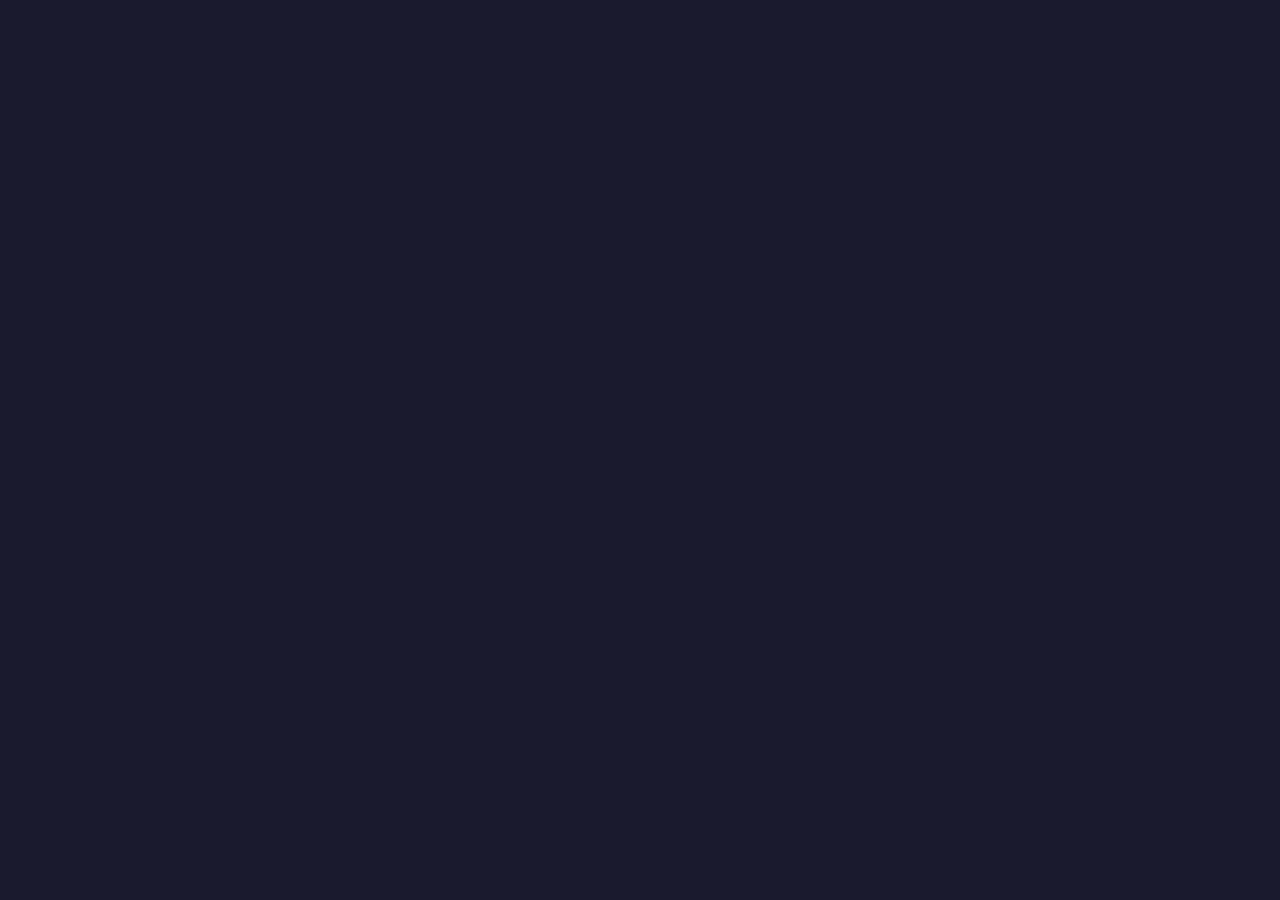
==== index.html @ 306462fc "feat: juego de carreras arcade con Phaser 3" ====
<!DOCTYPE html>
<html lang="es">
<head>
    <meta charset="UTF-8">
    <meta name="viewport" content="width=device-width, initial-scale=1.0">
    <title>Carreras Arcade - Phaser 3</title>
    <link rel="stylesheet" href="css/style.css">
</head>
<body>
    <!-- Contenedor principal donde Phaser renderizará el juego -->
    <div id="game-container"></div>

    <!-- Phaser 3.60.0 desde CDN -->
    <script src="https://cdn.jsdelivr.net/npm/phaser@3.60.0/dist/phaser.min.js"></script>

    <!-- Lógica del juego -->
    <script src="js/game.js"></script>
</body>
</html>
---- css/style.css ----
/* ============================================
   ESTILOS GENERALES - Carreras Arcade
   ============================================ */

/* Reset básico */
* {
    margin: 0;
    padding: 0;
    box-sizing: border-box;
}

/* Cuerpo de la página: fondo oscuro, centrado */
body {
    background-color: #1a1a2e;
    display: flex;
    justify-content: center;
    align-items: center;
    min-height: 100vh;
    font-family: 'Segoe UI', Tahoma, Geneva, Verdana, sans-serif;
    overflow: hidden;
}

/* Contenedor del juego: centrado con sombra */
#game-container {
    display: flex;
    justify-content: center;
    align-items: center;
    border-radius: 8px;
    overflow: hidden;
    box-shadow: 0 0 30px rgba(0, 200, 255, 0.3),
                0 0 60px rgba(0, 100, 255, 0.15);
}

/* El canvas que Phaser crea internamente */
#game-container canvas {
    display: block;
    border-radius: 8px;
}
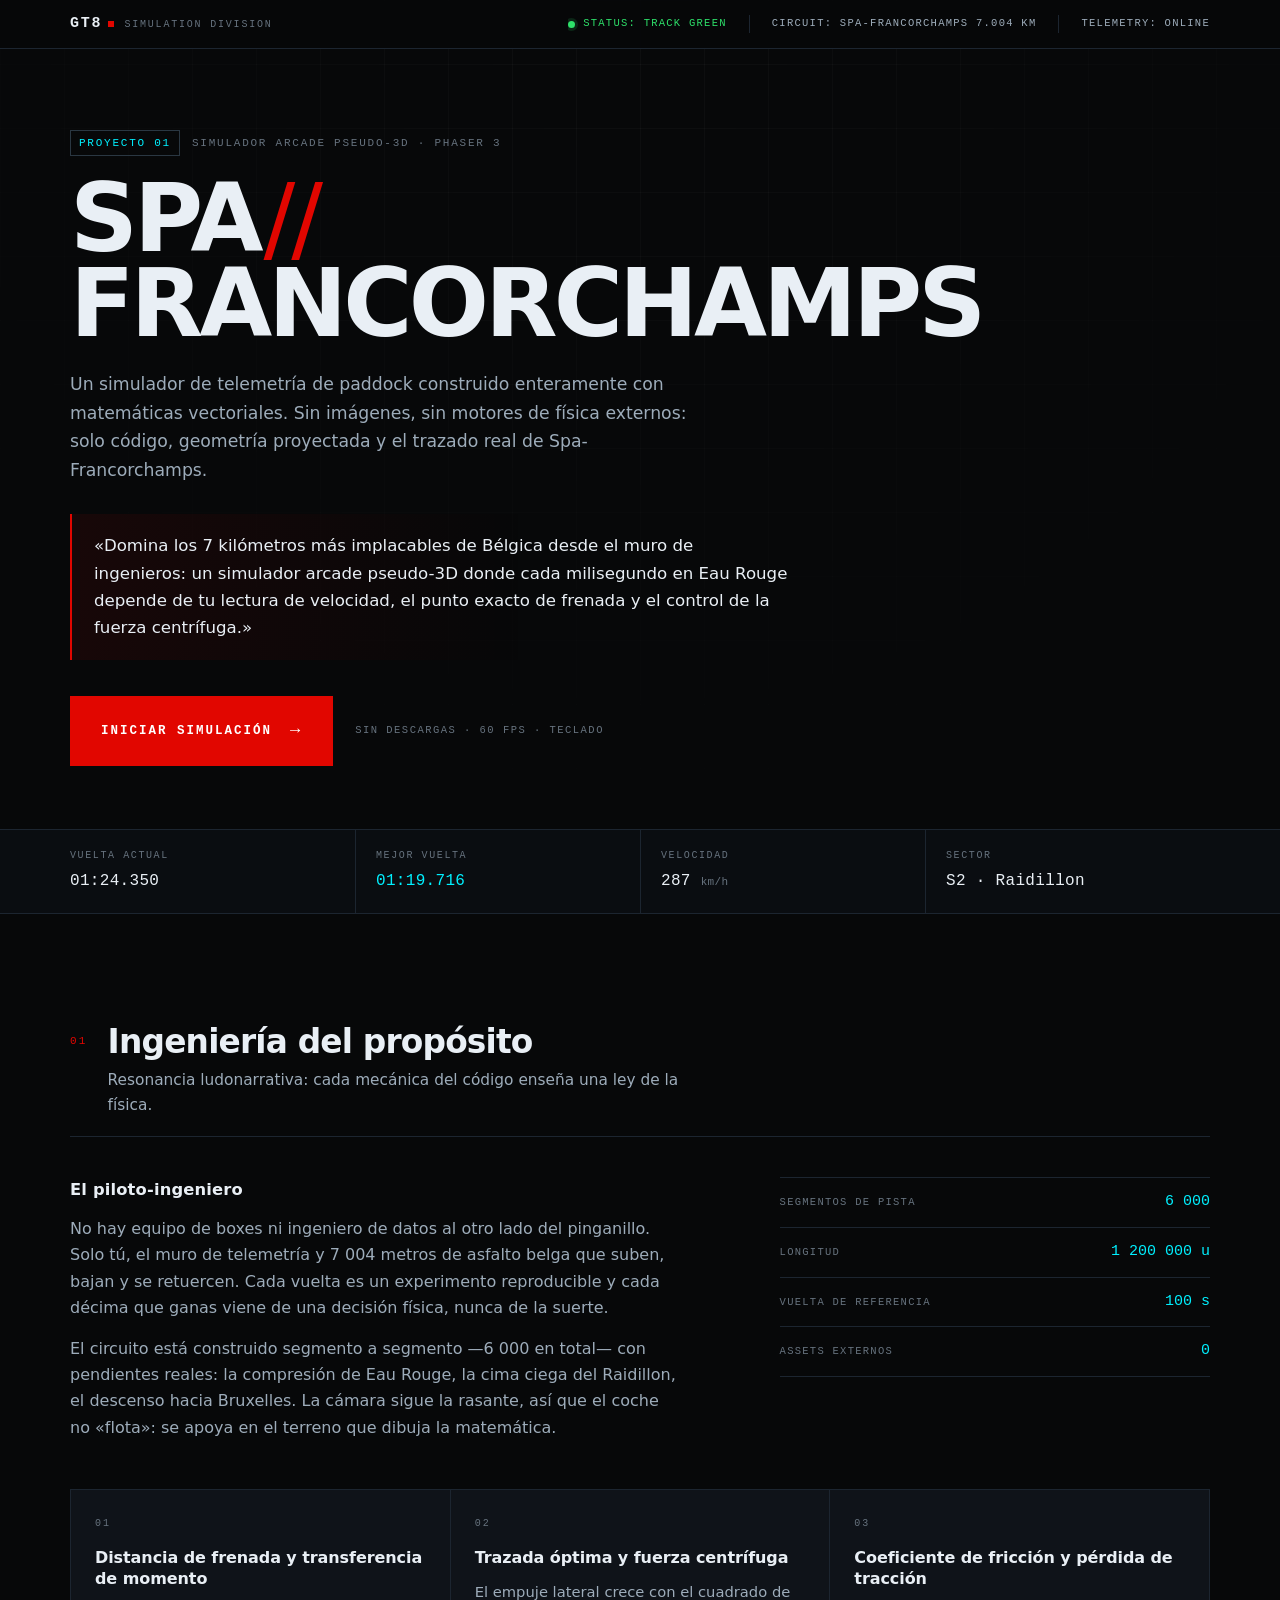
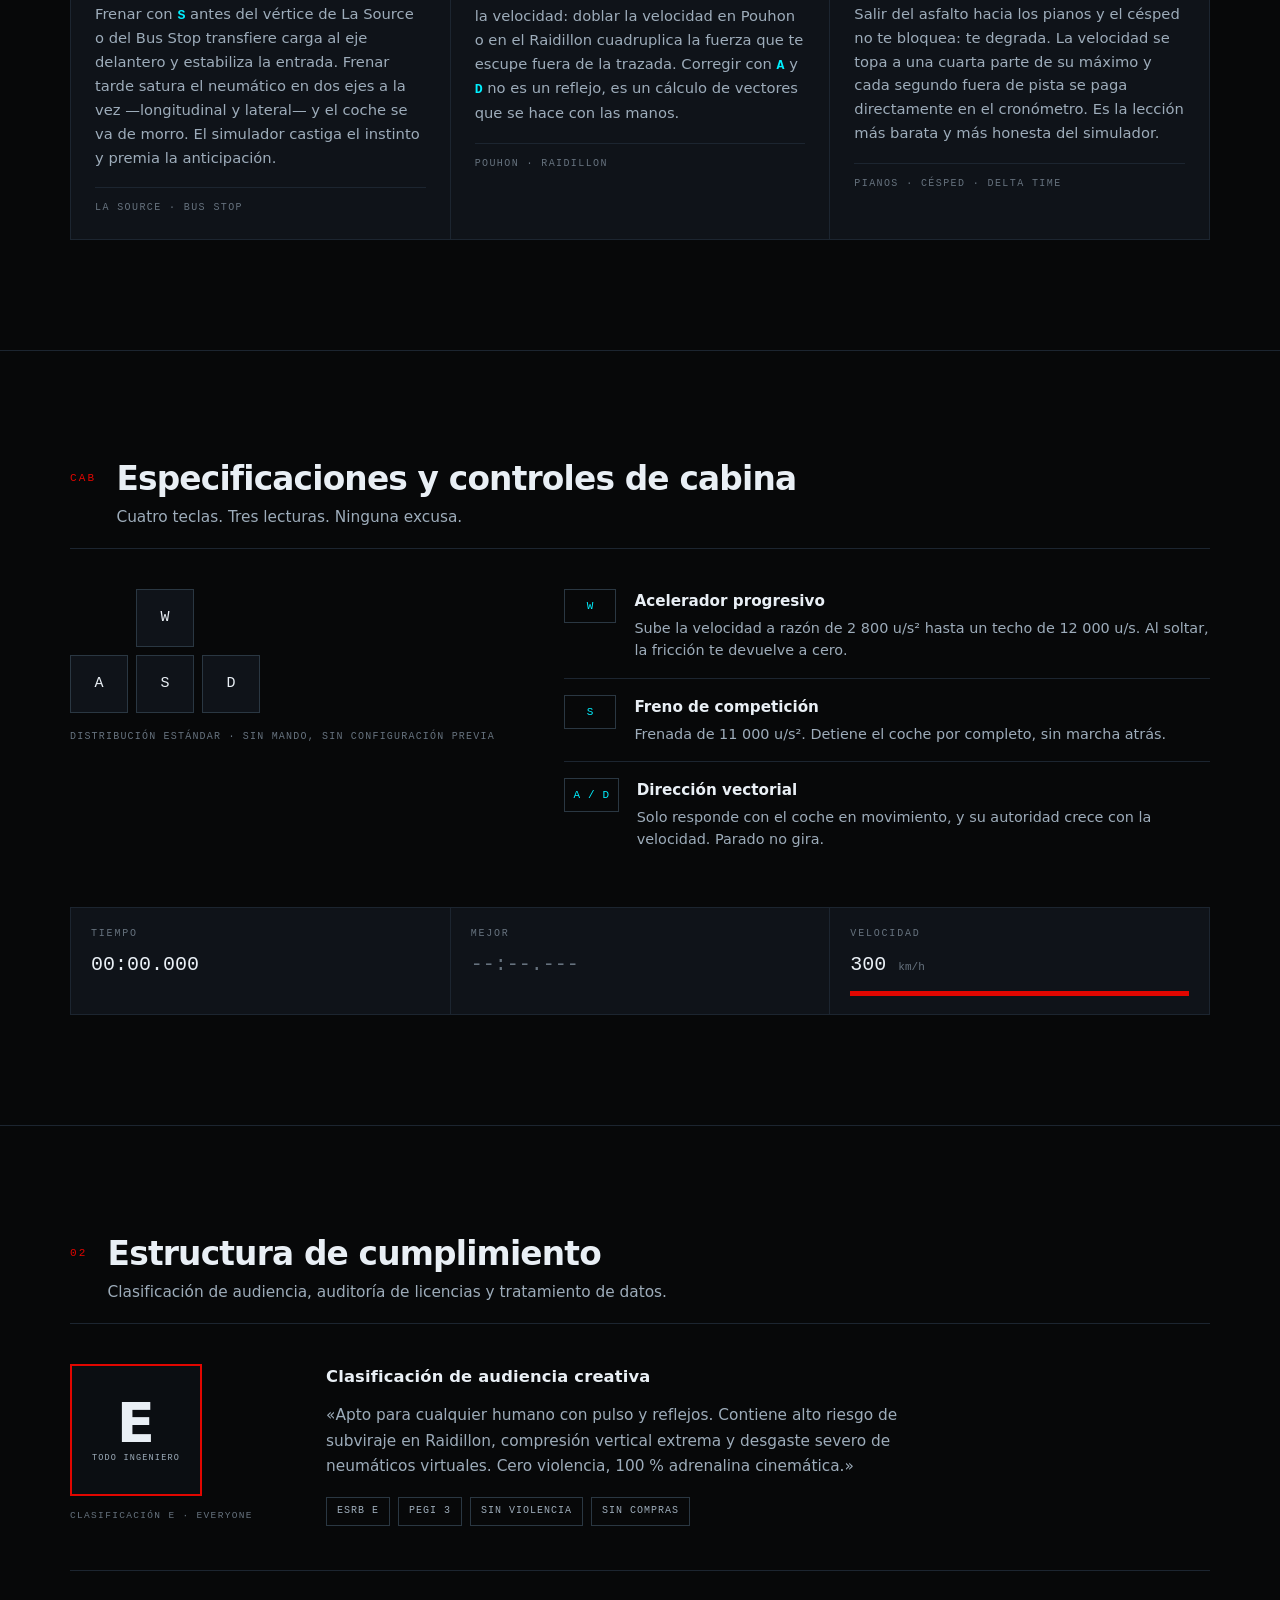
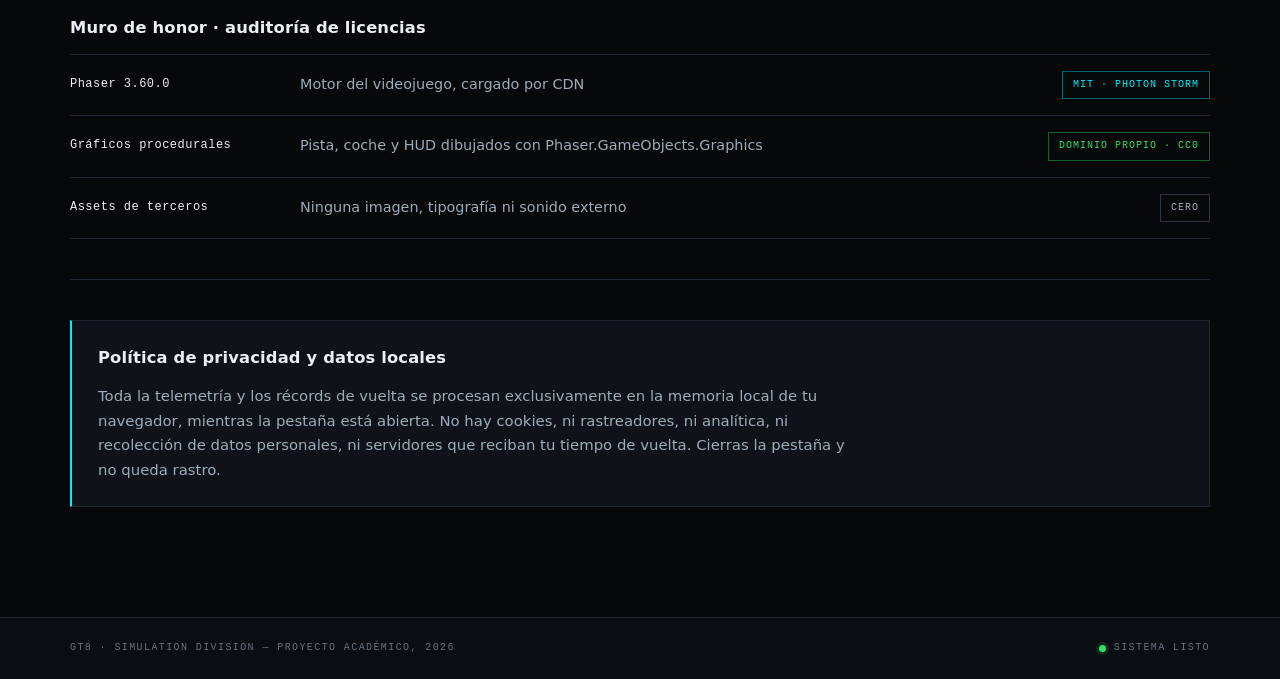
==== commit fb0daf16: "feat(landing): escaparate digital con estética de telemetría de paddock - Barra de estado con indica" ====
--- a/index.html
+++ b/index.html
@@ -3,18 +3,311 @@
 <head>
     <meta charset="UTF-8">
     <meta name="viewport" content="width=device-width, initial-scale=1.0">
-    <title>Carreras Arcade - Phaser 3</title>
-    <link rel="stylesheet" href="css/style.css">
+    <meta name="description" content="GT8 — Simulador arcade pseudo-3D de Spa-Francorchamps. Telemetría de paddock, física aplicada y 7,004 km de asfalto belga.">
+    <meta name="author" content="GT8 · Leonel Alessandro Oña Cevallos">
+    <meta name="theme-color" content="#070809">
+    <title>GT8 · Spa-Francorchamps — Terminal de Telemetría</title>
+
+    <link rel="icon" href="data:image/svg+xml,<svg xmlns='http://www.w3.org/2000/svg' viewBox='0 0 32 32'><rect width='32' height='32' rx='5' fill='%23070809'/><rect x='6' y='7' width='20' height='4' fill='%23e10600'/><rect x='6' y='14' width='20' height='4' fill='%2300f0ff'/><rect x='6' y='21' width='20' height='4' fill='%23e9eff5'/></svg>">
+
+    <link rel="stylesheet" href="style.css">
 </head>
 <body>
-    <!-- Contenedor principal donde Phaser renderizará el juego -->
-    <div id="game-container"></div>
-
-    <!-- Phaser 3.60.0 desde CDN -->
-    <script src="https://cdn.jsdelivr.net/npm/phaser@3.60.0/dist/phaser.min.js"></script>
-
-    <!-- Lógica del juego -->
-    <script src="js/game.js"></script>
+    <a class="saltar" href="#contenido">Saltar al contenido</a>
+
+    <!-- ============ BARRA DE ESTADO ============ -->
+    <header class="barra-estado">
+        <div class="contenedor barra-estado__interior">
+            <a class="marca" href="./index.html">
+                <span class="marca__sigla">GT8</span>
+                <span class="marca__desc">Simulation Division</span>
+            </a>
+
+            <ul class="lecturas">
+                <li class="lectura lectura--estado">
+                    <span class="led" aria-hidden="true"></span>Status: Track Green
+                </li>
+                <li class="lectura">Circuit: Spa-Francorchamps 7.004 km</li>
+                <li class="lectura">Telemetry: Online</li>
+            </ul>
+        </div>
+    </header>
+
+    <main id="contenido">
+
+        <!-- ============ HERO ============ -->
+        <section class="hero">
+            <div class="contenedor">
+                <p class="eyebrow"><span class="eyebrow__num">PROYECTO 01</span> Simulador arcade pseudo-3D · Phaser 3</p>
+
+                <h1 class="titulo">
+                    <span class="titulo__linea">Spa<span class="titulo__sep">//</span></span>
+                    <span class="titulo__linea">Francorchamps</span>
+                </h1>
+
+                <p class="entradilla">
+                    Un simulador de telemetría de paddock construido enteramente con matemáticas
+                    vectoriales. Sin imágenes, sin motores de física externos: solo código, geometría
+                    proyectada y el trazado real de Spa-Francorchamps.
+                </p>
+
+                <blockquote class="logline">
+                    <p>
+                        «Domina los 7 kilómetros más implacables de Bélgica desde el muro de ingenieros:
+                        un simulador arcade pseudo-3D donde cada milisegundo en Eau Rouge depende de tu
+                        lectura de velocidad, el punto exacto de frenada y el control de la fuerza centrífuga.»
+                    </p>
+                </blockquote>
+
+                <div class="acciones">
+                    <a class="cta" href="./juego/index.html">
+                        <span class="cta__texto">Iniciar simulación</span>
+                        <span class="cta__flecha" aria-hidden="true">→</span>
+                    </a>
+                    <p class="acciones__nota">Sin descargas · 60 FPS · Teclado</p>
+                </div>
+            </div>
+        </section>
+
+        <!-- ============ TIRA DE TELEMETRÍA ============ -->
+        <section class="tira" aria-label="Telemetría simulada del panel de boxes">
+            <div class="contenedor tira__rejilla">
+                <div class="tira__celda">
+                    <span class="tira__label">Vuelta actual</span>
+                    <span class="tira__valor">01:24.350</span>
+                </div>
+                <div class="tira__celda">
+                    <span class="tira__label">Mejor vuelta</span>
+                    <span class="tira__valor tira__valor--cian">01:19.716</span>
+                </div>
+                <div class="tira__celda">
+                    <span class="tira__label">Velocidad</span>
+                    <span class="tira__valor">287 <em>km/h</em></span>
+                </div>
+                <div class="tira__celda">
+                    <span class="tira__label">Sector</span>
+                    <span class="tira__valor">S2 · Raidillon</span>
+                </div>
+            </div>
+        </section>
+
+        <!-- ============ MISIÓN 01 ============ -->
+        <section class="seccion" id="mision-1">
+            <div class="contenedor">
+                <header class="seccion__cab">
+                    <span class="seccion__num">01</span>
+                    <div class="seccion__texto">
+                        <h2>Ingeniería del propósito</h2>
+                        <p>Resonancia ludonarrativa: cada mecánica del código enseña una ley de la física.</p>
+                    </div>
+                </header>
+
+                <div class="lore">
+                    <div class="lore__texto">
+                        <h3>El piloto-ingeniero</h3>
+                        <p>
+                            No hay equipo de boxes ni ingeniero de datos al otro lado del pinganillo.
+                            Solo tú, el muro de telemetría y 7 004 metros de asfalto belga que suben,
+                            bajan y se retuercen. Cada vuelta es un experimento reproducible y cada
+                            décima que ganas viene de una decisión física, nunca de la suerte.
+                        </p>
+                        <p>
+                            El circuito está construido segmento a segmento —6 000 en total— con
+                            pendientes reales: la compresión de Eau Rouge, la cima ciega del Raidillon,
+                            el descenso hacia Bruxelles. La cámara sigue la rasante, así que el coche
+                            no «flota»: se apoya en el terreno que dibuja la matemática.
+                        </p>
+                    </div>
+
+                    <dl class="datos">
+                        <div class="dato"><dt>Segmentos de pista</dt><dd>6 000</dd></div>
+                        <div class="dato"><dt>Longitud</dt><dd>1 200 000 u</dd></div>
+                        <div class="dato"><dt>Vuelta de referencia</dt><dd>100 s</dd></div>
+                        <div class="dato"><dt>Assets externos</dt><dd>0</dd></div>
+                    </dl>
+                </div>
+
+                <div class="tarjetas">
+                    <article class="tarjeta">
+                        <span class="tarjeta__idx">01</span>
+                        <h3 class="tarjeta__titulo">Distancia de frenada y transferencia de momento</h3>
+                        <p class="tarjeta__cuerpo">
+                            Frenar con <strong>S</strong> antes del vértice de La Source o del Bus Stop
+                            transfiere carga al eje delantero y estabiliza la entrada. Frenar tarde
+                            satura el neumático en dos ejes a la vez —longitudinal y lateral— y el coche
+                            se va de morro. El simulador castiga el instinto y premia la anticipación.
+                        </p>
+                        <p class="tarjeta__pie">La Source · Bus Stop</p>
+                    </article>
+
+                    <article class="tarjeta">
+                        <span class="tarjeta__idx">02</span>
+                        <h3 class="tarjeta__titulo">Trazada óptima y fuerza centrífuga</h3>
+                        <p class="tarjeta__cuerpo">
+                            El empuje lateral crece con el cuadrado de la velocidad: doblar la velocidad
+                            en Pouhon o en el Raidillon cuadruplica la fuerza que te escupe fuera de la
+                            trazada. Corregir con <strong>A</strong> y <strong>D</strong> no es un reflejo,
+                            es un cálculo de vectores que se hace con las manos.
+                        </p>
+                        <p class="tarjeta__pie">Pouhon · Raidillon</p>
+                    </article>
+
+                    <article class="tarjeta">
+                        <span class="tarjeta__idx">03</span>
+                        <h3 class="tarjeta__titulo">Coeficiente de fricción y pérdida de tracción</h3>
+                        <p class="tarjeta__cuerpo">
+                            Salir del asfalto hacia los pianos y el césped no te bloquea: te degrada.
+                            La velocidad se topa a una cuarta parte de su máximo y cada segundo fuera de
+                            pista se paga directamente en el cronómetro. Es la lección más barata y más
+                            honesta del simulador.
+                        </p>
+                        <p class="tarjeta__pie">Pianos · Césped · Delta time</p>
+                    </article>
+                </div>
+            </div>
+        </section>
+
+        <!-- ============ CABINA ============ -->
+        <section class="seccion" id="cabina">
+            <div class="contenedor">
+                <header class="seccion__cab">
+                    <span class="seccion__num">CAB</span>
+                    <div class="seccion__texto">
+                        <h2>Especificaciones y controles de cabina</h2>
+                        <p>Cuatro teclas. Tres lecturas. Ninguna excusa.</p>
+                    </div>
+                </header>
+
+                <div class="cabina">
+                    <div class="teclado">
+                        <div class="teclado__teclas" role="img" aria-label="Distribución de teclas WASD">
+                            <span class="tecla tecla--w">W</span>
+                            <span class="tecla tecla--a">A</span>
+                            <span class="tecla tecla--s">S</span>
+                            <span class="tecla tecla--d">D</span>
+                        </div>
+                        <p class="teclado__nota">Distribución estándar · sin mando, sin configuración previa</p>
+                    </div>
+
+                    <div class="controles">
+                        <div class="control">
+                            <span class="control__tecla">W</span>
+                            <div>
+                                <h3>Acelerador progresivo</h3>
+                                <p>Sube la velocidad a razón de 2 800 u/s² hasta un techo de 12 000 u/s. Al soltar, la fricción te devuelve a cero.</p>
+                            </div>
+                        </div>
+                        <div class="control">
+                            <span class="control__tecla">S</span>
+                            <div>
+                                <h3>Freno de competición</h3>
+                                <p>Frenada de 11 000 u/s². Detiene el coche por completo, sin marcha atrás.</p>
+                            </div>
+                        </div>
+                        <div class="control">
+                            <span class="control__tecla">A / D</span>
+                            <div>
+                                <h3>Dirección vectorial</h3>
+                                <p>Solo responde con el coche en movimiento, y su autoridad crece con la velocidad. Parado no gira.</p>
+                            </div>
+                        </div>
+                    </div>
+                </div>
+
+                <div class="hud" aria-label="Lecturas del HUD del simulador">
+                    <div class="hud__panel">
+                        <span class="hud__label">Tiempo</span>
+                        <span class="hud__valor">00:00.000</span>
+                    </div>
+                    <div class="hud__panel">
+                        <span class="hud__label">Mejor</span>
+                        <span class="hud__valor hud__valor--tenue">--:--.---</span>
+                    </div>
+                    <div class="hud__panel hud__panel--vel">
+                        <span class="hud__label">Velocidad</span>
+                        <span class="hud__valor">300 <em>km/h</em></span>
+                        <span class="hud__barra" aria-hidden="true"><span class="hud__relleno"></span></span>
+                    </div>
+                </div>
+            </div>
+        </section>
+
+        <!-- ============ MISIÓN 02 ============ -->
+        <section class="seccion" id="mision-2">
+            <div class="contenedor">
+                <header class="seccion__cab">
+                    <span class="seccion__num">02</span>
+                    <div class="seccion__texto">
+                        <h2>Estructura de cumplimiento</h2>
+                        <p>Clasificación de audiencia, auditoría de licencias y tratamiento de datos.</p>
+                    </div>
+                </header>
+
+                <div class="cumplimiento">
+                    <div class="sello">
+                        <div class="sello__marco" role="img" aria-label="Sello de clasificación E para todo ingeniero">
+                            <span class="sello__letra">E</span>
+                            <span class="sello__texto">Todo ingeniero</span>
+                        </div>
+                        <p class="sello__nota">Clasificación E · Everyone</p>
+                    </div>
+
+                    <div class="sello__copy">
+                        <h3>Clasificación de audiencia creativa</h3>
+                        <p>
+                            «Apto para cualquier humano con pulso y reflejos. Contiene alto riesgo de
+                            subviraje en Raidillon, compresión vertical extrema y desgaste severo de
+                            neumáticos virtuales. Cero violencia, 100 % adrenalina cinemática.»
+                        </p>
+                        <ul class="chips">
+                            <li class="chip">ESRB E</li>
+                            <li class="chip">PEGI 3</li>
+                            <li class="chip">Sin violencia</li>
+                            <li class="chip">Sin compras</li>
+                        </ul>
+                    </div>
+                </div>
+
+                <div class="muro">
+                    <h3>Muro de honor · auditoría de licencias</h3>
+                    <ul class="muro__lista">
+                        <li class="muro__fila">
+                            <span class="muro__nombre">Phaser 3.60.0</span>
+                            <span class="muro__detalle">Motor del videojuego, cargado por CDN</span>
+                            <span class="chip chip--mit">MIT · Photon Storm</span>
+                        </li>
+                        <li class="muro__fila">
+                            <span class="muro__nombre">Gráficos procedurales</span>
+                            <span class="muro__detalle">Pista, coche y HUD dibujados con Phaser.GameObjects.Graphics</span>
+                            <span class="chip chip--cc0">Dominio propio · CC0</span>
+                        </li>
+                        <li class="muro__fila">
+                            <span class="muro__nombre">Assets de terceros</span>
+                            <span class="muro__detalle">Ninguna imagen, tipografía ni sonido externo</span>
+                            <span class="chip">Cero</span>
+                        </li>
+                    </ul>
+                </div>
+
+                <aside class="privacidad">
+                    <h3>Política de privacidad y datos locales</h3>
+                    <p>
+                        Toda la telemetría y los récords de vuelta se procesan exclusivamente en la
+                        memoria local de tu navegador, mientras la pestaña está abierta. No hay cookies,
+                        ni rastreadores, ni analítica, ni recolección de datos personales, ni servidores
+                        que reciban tu tiempo de vuelta. Cierras la pestaña y no queda rastro.
+                    </p>
+                </aside>
+            </div>
+        </section>
+    </main>
+
+    <!-- ============ PIE ============ -->
+    <footer class="pie">
+        <div class="contenedor pie__interior">
+            <p class="pie__texto">GT8 · Simulation Division — Proyecto académico, 2026</p>
+            <p class="pie__estado"><span class="led led--estatico" aria-hidden="true"></span>Sistema listo</p>
+        </div>
+    </footer>
 </body>
 </html>
-
--- a/style.css
+++ b/style.css
@@ -0,0 +1,1006 @@
+/* ============================================================
+   GT8 · SPA-FRANCORCHAMPS — TERMINAL DE TELEMETRÍA
+   Landing page del simulador. CSS puro, sin frameworks.
+   ============================================================ */
+
+/* ---------- 1. Tokens ---------- */
+
+:root {
+    --bg: #070809;
+    --bg-alt: #0a0d11;
+    --panel: #0f1319;
+    --panel-2: #131a22;
+
+    --linea: #1c2530;
+    --linea-2: #2a3742;
+
+    --texto: #e9eff5;
+    --texto-2: #9dacba;
+    --texto-3: #66727e;
+
+    --rojo: #e10600;
+    --cian: #00f0ff;
+    --verde: #2ee06a;
+
+    --mono: ui-monospace, "SFMono-Regular", "Cascadia Mono", Consolas, "Liberation Mono", monospace;
+    --sans: "Inter", "Segoe UI", system-ui, -apple-system, "Helvetica Neue", Arial, sans-serif;
+
+    --ancho: 1140px;
+    --radio: 2px;
+    --seccion-y: clamp(64px, 9vw, 110px);
+}
+
+/* ---------- 2. Base ---------- */
+
+*,
+*::before,
+*::after {
+    margin: 0;
+    padding: 0;
+    box-sizing: border-box;
+}
+
+html {
+    scroll-behavior: smooth;
+}
+
+body {
+    background-color: var(--bg);
+    color: var(--texto);
+    font-family: var(--sans);
+    font-size: 16px;
+    line-height: 1.65;
+    -webkit-font-smoothing: antialiased;
+    overflow-x: hidden;
+}
+
+/* Rejilla técnica de fondo, desvanecida hacia abajo */
+body::before {
+    content: "";
+    position: fixed;
+    inset: 0;
+    z-index: 0;
+    pointer-events: none;
+    background-image:
+        linear-gradient(to right, rgba(255, 255, 255, 0.03) 1px, transparent 1px),
+        linear-gradient(to bottom, rgba(255, 255, 255, 0.03) 1px, transparent 1px);
+    background-size: 64px 64px;
+    -webkit-mask-image: radial-gradient(circle at 50% 0%, #000 0%, transparent 78%);
+    mask-image: radial-gradient(circle at 50% 0%, #000 0%, transparent 78%);
+}
+
+img,
+svg {
+    display: block;
+    max-width: 100%;
+}
+
+a {
+    color: inherit;
+}
+
+::selection {
+    background: var(--rojo);
+    color: #fff;
+}
+
+:focus-visible {
+    outline: 2px solid var(--cian);
+    outline-offset: 3px;
+}
+
+/* ---------- 3. Utilidades ---------- */
+
+.contenedor {
+    width: min(var(--ancho), 100% - 48px);
+    margin-inline: auto;
+}
+
+.saltar {
+    position: absolute;
+    left: -9999px;
+    top: 0;
+    z-index: 100;
+    padding: 12px 18px;
+    background: var(--rojo);
+    color: #fff;
+    font-family: var(--mono);
+    font-size: 12px;
+    letter-spacing: 0.1em;
+    text-decoration: none;
+}
+
+.saltar:focus {
+    left: 12px;
+    top: 12px;
+}
+
+/* ---------- 4. Barra de estado ---------- */
+
+.barra-estado {
+    position: sticky;
+    top: 0;
+    z-index: 20;
+    background: rgba(7, 8, 9, 0.94);
+    border-bottom: 1px solid var(--linea);
+}
+
+.barra-estado__interior {
+    display: flex;
+    align-items: center;
+    justify-content: space-between;
+    gap: 24px;
+    height: 48px;
+}
+
+.marca {
+    display: flex;
+    align-items: baseline;
+    gap: 10px;
+    text-decoration: none;
+    flex: 0 0 auto;
+}
+
+.marca__sigla {
+    font-family: var(--mono);
+    font-size: 15px;
+    font-weight: 700;
+    letter-spacing: 0.12em;
+    color: var(--texto);
+}
+
+.marca__sigla::after {
+    content: "";
+    display: inline-block;
+    width: 6px;
+    height: 6px;
+    margin-left: 6px;
+    background: var(--rojo);
+}
+
+.marca__desc {
+    font-family: var(--mono);
+    font-size: 10px;
+    letter-spacing: 0.18em;
+    text-transform: uppercase;
+    color: var(--texto-3);
+}
+
+.lecturas {
+    display: flex;
+    align-items: center;
+    gap: 22px;
+    list-style: none;
+    font-family: var(--mono);
+    font-size: 10.5px;
+    letter-spacing: 0.12em;
+    text-transform: uppercase;
+    color: var(--texto-2);
+    white-space: nowrap;
+    overflow: hidden;
+}
+
+.lectura + .lectura {
+    padding-left: 22px;
+    border-left: 1px solid var(--linea);
+}
+
+.lectura--estado {
+    display: inline-flex;
+    align-items: center;
+    gap: 8px;
+    color: var(--verde);
+}
+
+.led {
+    width: 7px;
+    height: 7px;
+    border-radius: 50%;
+    background: var(--verde);
+    box-shadow: 0 0 0 3px rgba(46, 224, 106, 0.14);
+    animation: pulso 2.4s ease-in-out infinite;
+}
+
+.led--estatico {
+    animation: none;
+}
+
+@keyframes pulso {
+    0%, 100% { opacity: 1; }
+    50% { opacity: 0.3; }
+}
+
+/* ---------- 5. Hero ---------- */
+
+.hero {
+    position: relative;
+    z-index: 1;
+    padding: clamp(56px, 9vh, 104px) 0 clamp(48px, 7vh, 80px);
+    border-bottom: 1px solid var(--linea);
+}
+
+.eyebrow {
+    display: flex;
+    align-items: center;
+    gap: 12px;
+    font-family: var(--mono);
+    font-size: 11px;
+    letter-spacing: 0.16em;
+    text-transform: uppercase;
+    color: var(--texto-3);
+}
+
+.eyebrow__num {
+    padding: 3px 8px;
+    border: 1px solid var(--linea-2);
+    color: var(--cian);
+    white-space: nowrap;
+}
+
+.titulo {
+    margin: 20px 0 24px;
+    font-size: clamp(2.5rem, 8vw, 5.9rem);
+    font-weight: 800;
+    line-height: 0.9;
+    letter-spacing: -0.042em;
+    text-transform: uppercase;
+    overflow-wrap: break-word;
+}
+
+.titulo__linea {
+    display: inline;
+}
+
+.titulo__sep {
+    color: var(--rojo);
+    font-weight: 400;
+    margin: 0 0.04em;
+}
+
+.entradilla {
+    max-width: 58ch;
+    color: var(--texto-2);
+    font-size: clamp(1rem, 1.35vw, 1.12rem);
+}
+
+.logline {
+    max-width: 70ch;
+    margin: 30px 0 36px;
+    padding: 18px 22px;
+    border-left: 2px solid var(--rojo);
+    background: linear-gradient(90deg, rgba(225, 6, 0, 0.08), transparent 62%);
+    font-size: clamp(0.96rem, 1.3vw, 1.08rem);
+    color: var(--texto);
+}
+
+.acciones {
+    display: flex;
+    align-items: center;
+    gap: 22px;
+    flex-wrap: wrap;
+}
+
+.cta {
+    display: inline-flex;
+    align-items: center;
+    gap: 18px;
+    padding: 20px 30px;
+    background: var(--rojo);
+    border: 1px solid var(--rojo);
+    color: #fff;
+    font-family: var(--mono);
+    font-size: 12.5px;
+    font-weight: 700;
+    letter-spacing: 0.16em;
+    text-transform: uppercase;
+    text-decoration: none;
+    transition: background 0.18s ease, color 0.18s ease, border-color 0.18s ease, transform 0.18s ease;
+}
+
+.cta:hover,
+.cta:focus-visible {
+    background: #fff;
+    border-color: #fff;
+    color: #07080a;
+    transform: translateY(-2px);
+}
+
+.cta__flecha {
+    font-size: 17px;
+    transition: transform 0.18s ease;
+}
+
+.cta:hover .cta__flecha {
+    transform: translateX(6px);
+}
+
+.acciones__nota {
+    font-family: var(--mono);
+    font-size: 10.5px;
+    letter-spacing: 0.14em;
+    text-transform: uppercase;
+    color: var(--texto-3);
+}
+
+/* ---------- 6. Tira de telemetría ---------- */
+
+.tira {
+    position: relative;
+    z-index: 1;
+    border-bottom: 1px solid var(--linea);
+    background: var(--bg-alt);
+}
+
+.tira__rejilla {
+    display: grid;
+    grid-template-columns: repeat(4, 1fr);
+}
+
+.tira__celda {
+    display: flex;
+    flex-direction: column;
+    gap: 4px;
+    padding: 18px 20px;
+    border-left: 1px solid var(--linea);
+}
+
+.tira__celda:first-child {
+    border-left: none;
+    padding-left: 0;
+}
+
+.tira__label {
+    font-family: var(--mono);
+    font-size: 10px;
+    letter-spacing: 0.16em;
+    text-transform: uppercase;
+    color: var(--texto-3);
+}
+
+.tira__valor {
+    font-family: var(--mono);
+    font-size: 16px;
+    letter-spacing: 0.02em;
+    color: var(--texto);
+}
+
+.tira__valor--cian {
+    color: var(--cian);
+}
+
+.tira__valor em {
+    font-style: normal;
+    font-size: 11px;
+    color: var(--texto-3);
+}
+
+/* ---------- 7. Secciones ---------- */
+
+.seccion {
+    position: relative;
+    z-index: 1;
+    padding: var(--seccion-y) 0;
+    border-bottom: 1px solid var(--linea);
+}
+
+.seccion__cab {
+    display: flex;
+    align-items: flex-start;
+    gap: 20px;
+    padding-bottom: 18px;
+    margin-bottom: 40px;
+    border-bottom: 1px solid var(--linea);
+}
+
+.seccion__num {
+    flex: 0 0 auto;
+    padding-top: 8px;
+    font-family: var(--mono);
+    font-size: 11px;
+    letter-spacing: 0.2em;
+    color: var(--rojo);
+}
+
+.seccion__texto h2 {
+    font-size: clamp(1.45rem, 3vw, 2.05rem);
+    font-weight: 700;
+    letter-spacing: -0.025em;
+    line-height: 1.15;
+}
+
+.seccion__texto p {
+    margin-top: 6px;
+    color: var(--texto-2);
+    font-size: 0.96rem;
+    max-width: 62ch;
+}
+
+/* ---------- 8. Lore + datos ---------- */
+
+.lore {
+    display: grid;
+    grid-template-columns: 1.5fr 1fr;
+    gap: clamp(28px, 5vw, 64px);
+    margin-bottom: 48px;
+}
+
+.lore__texto h3,
+.muro h3,
+.privacidad h3,
+.sello__copy h3 {
+    font-size: 1.02rem;
+    font-weight: 600;
+    letter-spacing: 0.01em;
+    margin-bottom: 12px;
+}
+
+.lore__texto p {
+    color: var(--texto-2);
+    margin-bottom: 14px;
+    max-width: 60ch;
+}
+
+.lore__texto p:last-child {
+    margin-bottom: 0;
+}
+
+.datos {
+    display: flex;
+    flex-direction: column;
+    border-top: 1px solid var(--linea);
+    align-self: start;
+}
+
+.dato {
+    display: flex;
+    align-items: baseline;
+    justify-content: space-between;
+    gap: 16px;
+    padding: 12px 0;
+    border-bottom: 1px solid var(--linea);
+}
+
+.dato dt {
+    font-family: var(--mono);
+    font-size: 10.5px;
+    letter-spacing: 0.12em;
+    text-transform: uppercase;
+    color: var(--texto-3);
+}
+
+.dato dd {
+    font-family: var(--mono);
+    font-size: 15px;
+    color: var(--cian);
+}
+
+/* ---------- 9. Tarjetas ---------- */
+
+.tarjetas {
+    display: grid;
+    grid-template-columns: repeat(auto-fit, minmax(268px, 1fr));
+    gap: 1px;
+    background: var(--linea);
+    border: 1px solid var(--linea);
+}
+
+.tarjeta {
+    position: relative;
+    padding: 26px 24px 22px;
+    background: var(--panel);
+    transition: background 0.2s ease;
+}
+
+.tarjeta::before {
+    content: "";
+    position: absolute;
+    inset: 0 0 auto 0;
+    height: 1px;
+    background: var(--rojo);
+    transform: scaleX(0);
+    transform-origin: left;
+    transition: transform 0.28s ease;
+}
+
+.tarjeta:hover {
+    background: var(--panel-2);
+}
+
+.tarjeta:hover::before {
+    transform: scaleX(1);
+}
+
+.tarjeta__idx {
+    display: block;
+    margin-bottom: 14px;
+    font-family: var(--mono);
+    font-size: 10px;
+    letter-spacing: 0.2em;
+    color: var(--texto-3);
+}
+
+.tarjeta__titulo {
+    font-size: 1rem;
+    font-weight: 600;
+    line-height: 1.35;
+    letter-spacing: -0.005em;
+    margin-bottom: 12px;
+}
+
+.tarjeta__cuerpo {
+    color: var(--texto-2);
+    font-size: 0.92rem;
+    line-height: 1.62;
+}
+
+.tarjeta__cuerpo strong {
+    color: var(--cian);
+    font-weight: 600;
+    font-family: var(--mono);
+    font-size: 0.9em;
+}
+
+.tarjeta__pie {
+    margin-top: 18px;
+    padding-top: 12px;
+    border-top: 1px solid var(--linea);
+    font-family: var(--mono);
+    font-size: 10px;
+    letter-spacing: 0.14em;
+    text-transform: uppercase;
+    color: var(--texto-3);
+}
+
+/* ---------- 10. Cabina ---------- */
+
+.cabina {
+    display: grid;
+    grid-template-columns: 1fr 1.5fr;
+    gap: clamp(28px, 5vw, 64px);
+    align-items: start;
+    margin-bottom: 40px;
+}
+
+.teclado__teclas {
+    display: grid;
+    grid-template-columns: repeat(3, 58px);
+    gap: 8px;
+}
+
+.tecla {
+    display: grid;
+    place-items: center;
+    height: 58px;
+    border: 1px solid var(--linea-2);
+    background: var(--panel);
+    font-family: var(--mono);
+    font-size: 15px;
+    color: var(--texto);
+    transition: border-color 0.2s ease, color 0.2s ease, background 0.2s ease;
+}
+
+.tecla:hover {
+    border-color: var(--cian);
+    color: var(--cian);
+    background: rgba(0, 240, 255, 0.05);
+}
+
+.tecla--w {
+    grid-column: 2;
+    grid-row: 1;
+}
+
+.tecla--a {
+    grid-column: 1;
+    grid-row: 2;
+}
+
+.tecla--s {
+    grid-column: 2;
+    grid-row: 2;
+}
+
+.tecla--d {
+    grid-column: 3;
+    grid-row: 2;
+}
+
+.teclado__nota {
+    margin-top: 16px;
+    font-family: var(--mono);
+    font-size: 10px;
+    letter-spacing: 0.12em;
+    text-transform: uppercase;
+    color: var(--texto-3);
+}
+
+.controles {
+    display: flex;
+    flex-direction: column;
+}
+
+.control {
+    display: flex;
+    align-items: flex-start;
+    gap: 18px;
+    padding: 16px 0;
+    border-bottom: 1px solid var(--linea);
+}
+
+.control:first-child {
+    padding-top: 0;
+}
+
+.control:last-child {
+    border-bottom: none;
+}
+
+.control__tecla {
+    flex: 0 0 auto;
+    min-width: 52px;
+    padding: 7px 8px;
+    border: 1px solid var(--linea-2);
+    font-family: var(--mono);
+    font-size: 11px;
+    letter-spacing: 0.06em;
+    text-align: center;
+    color: var(--cian);
+}
+
+.control h3 {
+    font-size: 0.95rem;
+    font-weight: 600;
+    margin-bottom: 3px;
+}
+
+.control p {
+    color: var(--texto-2);
+    font-size: 0.9rem;
+    line-height: 1.55;
+}
+
+/* Lecturas del HUD */
+
+.hud {
+    display: grid;
+    grid-template-columns: repeat(3, 1fr);
+    gap: 1px;
+    background: var(--linea);
+    border: 1px solid var(--linea);
+}
+
+.hud__panel {
+    display: flex;
+    flex-direction: column;
+    gap: 6px;
+    padding: 18px 20px;
+    background: var(--panel);
+}
+
+.hud__label {
+    font-family: var(--mono);
+    font-size: 10px;
+    letter-spacing: 0.18em;
+    text-transform: uppercase;
+    color: var(--texto-3);
+}
+
+.hud__valor {
+    font-family: var(--mono);
+    font-size: 20px;
+    color: var(--texto);
+}
+
+.hud__valor--tenue {
+    color: var(--texto-3);
+}
+
+.hud__valor em {
+    font-style: normal;
+    font-size: 11px;
+    color: var(--texto-3);
+}
+
+.hud__barra {
+    display: block;
+    height: 5px;
+    margin-top: 4px;
+    background: #1a2430;
+}
+
+.hud__relleno {
+    display: block;
+    height: 100%;
+    width: 100%;
+    background: var(--rojo);
+}
+
+/* ---------- 11. Cumplimiento ---------- */
+
+.cumplimiento {
+    display: grid;
+    grid-template-columns: 200px 1fr;
+    gap: clamp(28px, 5vw, 56px);
+    align-items: start;
+    padding-bottom: 44px;
+    margin-bottom: 44px;
+    border-bottom: 1px solid var(--linea);
+}
+
+.sello__marco {
+    width: 132px;
+    height: 132px;
+    display: grid;
+    place-content: center;
+    gap: 2px;
+    border: 2px solid var(--rojo);
+    background: #0b0e12;
+    text-align: center;
+}
+
+.sello__letra {
+    font-size: 56px;
+    font-weight: 800;
+    line-height: 0.95;
+    color: var(--texto);
+}
+
+.sello__texto {
+    font-family: var(--mono);
+    font-size: 8.5px;
+    letter-spacing: 0.14em;
+    text-transform: uppercase;
+    color: var(--texto-2);
+}
+
+.sello__nota {
+    margin-top: 12px;
+    font-family: var(--mono);
+    font-size: 9.5px;
+    letter-spacing: 0.14em;
+    text-transform: uppercase;
+    color: var(--texto-3);
+}
+
+.sello__copy p {
+    color: var(--texto-2);
+    max-width: 66ch;
+    font-size: 0.96rem;
+}
+
+.chips {
+    display: flex;
+    flex-wrap: wrap;
+    gap: 8px;
+    margin-top: 18px;
+    list-style: none;
+}
+
+.chip {
+    padding: 5px 10px;
+    border: 1px solid var(--linea-2);
+    font-family: var(--mono);
+    font-size: 10px;
+    letter-spacing: 0.1em;
+    text-transform: uppercase;
+    color: var(--texto-2);
+}
+
+.chip--mit {
+    border-color: rgba(0, 240, 255, 0.4);
+    color: var(--cian);
+}
+
+.chip--cc0 {
+    border-color: rgba(46, 224, 106, 0.4);
+    color: var(--verde);
+}
+
+.muro {
+    padding-bottom: 40px;
+    margin-bottom: 40px;
+    border-bottom: 1px solid var(--linea);
+}
+
+.muro__lista {
+    list-style: none;
+    border-top: 1px solid var(--linea);
+}
+
+.muro__fila {
+    display: grid;
+    grid-template-columns: 210px 1fr auto;
+    gap: 20px;
+    align-items: center;
+    padding: 16px 0;
+    border-bottom: 1px solid var(--linea);
+}
+
+.muro__nombre {
+    font-family: var(--mono);
+    font-size: 12px;
+    letter-spacing: 0.04em;
+    color: var(--texto);
+}
+
+.muro__detalle {
+    color: var(--texto-2);
+    font-size: 0.9rem;
+}
+
+.privacidad {
+    padding: 24px 26px;
+    border: 1px solid var(--linea);
+    border-left: 2px solid var(--cian);
+    background: var(--panel);
+}
+
+.privacidad p {
+    color: var(--texto-2);
+    font-size: 0.93rem;
+    max-width: 80ch;
+}
+
+/* ---------- 12. Pie ---------- */
+
+.pie {
+    position: relative;
+    z-index: 1;
+    background: var(--bg-alt);
+}
+
+.pie__interior {
+    display: flex;
+    align-items: center;
+    justify-content: space-between;
+    gap: 16px;
+    flex-wrap: wrap;
+    padding: 22px 0;
+}
+
+.pie__texto,
+.pie__estado {
+    font-family: var(--mono);
+    font-size: 10px;
+    letter-spacing: 0.14em;
+    text-transform: uppercase;
+    color: var(--texto-3);
+}
+
+.pie__estado {
+    display: inline-flex;
+    align-items: center;
+    gap: 8px;
+}
+
+/* ---------- 13. Responsive ---------- */
+
+@media (max-width: 1000px) {
+    .lecturas .lectura:nth-child(2) {
+        display: none;
+    }
+}
+
+@media (max-width: 900px) {
+    .lore,
+    .cabina,
+    .cumplimiento {
+        grid-template-columns: 1fr;
+    }
+
+    .tira__rejilla {
+        grid-template-columns: repeat(2, 1fr);
+    }
+
+    .tira__celda {
+        border-left: none;
+        border-top: 1px solid var(--linea);
+        padding-left: 0;
+    }
+
+    .tira__celda:nth-child(-n + 2) {
+        border-top: none;
+    }
+
+    .tira__celda:nth-child(even) {
+        padding-left: 20px;
+        border-left: 1px solid var(--linea);
+    }
+
+    .hud {
+        grid-template-columns: 1fr;
+    }
+
+    .muro__fila {
+        grid-template-columns: 1fr auto;
+        row-gap: 8px;
+    }
+
+    .muro__detalle {
+        grid-column: 1 / -1;
+        grid-row: 2;
+    }
+}
+
+@media (max-width: 640px) {
+    .contenedor {
+        width: min(var(--ancho), 100% - 32px);
+    }
+
+    /* El título pasa a dos líneas para no desbordar en pantallas estrechas */
+    .titulo {
+        font-size: clamp(1.9rem, 9vw, 2.6rem);
+        letter-spacing: -0.03em;
+        hyphens: none;
+        overflow-wrap: normal;
+    }
+
+    .titulo__linea {
+        display: block;
+    }
+
+    .barra-estado__interior {
+        height: auto;
+        padding: 10px 0;
+        flex-direction: column;
+        align-items: flex-start;
+        gap: 6px;
+    }
+
+    .lecturas {
+        flex-wrap: wrap;
+        gap: 10px 14px;
+        white-space: normal;
+    }
+
+    .lectura + .lectura {
+        padding-left: 14px;
+    }
+
+    .lecturas .lectura:nth-child(2) {
+        display: list-item;
+    }
+
+    .marca__desc {
+        display: none;
+    }
+
+    .cta {
+        width: 100%;
+        justify-content: space-between;
+        padding: 18px 22px;
+    }
+
+    .acciones__nota {
+        width: 100%;
+    }
+
+    .seccion__cab {
+        gap: 14px;
+    }
+
+    .sello__marco {
+        width: 108px;
+        height: 108px;
+    }
+
+    .sello__letra {
+        font-size: 44px;
+    }
+}
+
+/* ---------- 14. Movimiento reducido ---------- */
+
+@media (prefers-reduced-motion: reduce) {
+    html {
+        scroll-behavior: auto;
+    }
+
+    *,
+    *::before,
+    *::after {
+        animation-duration: 0.001ms !important;
+        animation-iteration-count: 1 !important;
+        transition-duration: 0.001ms !important;
+    }
+}
